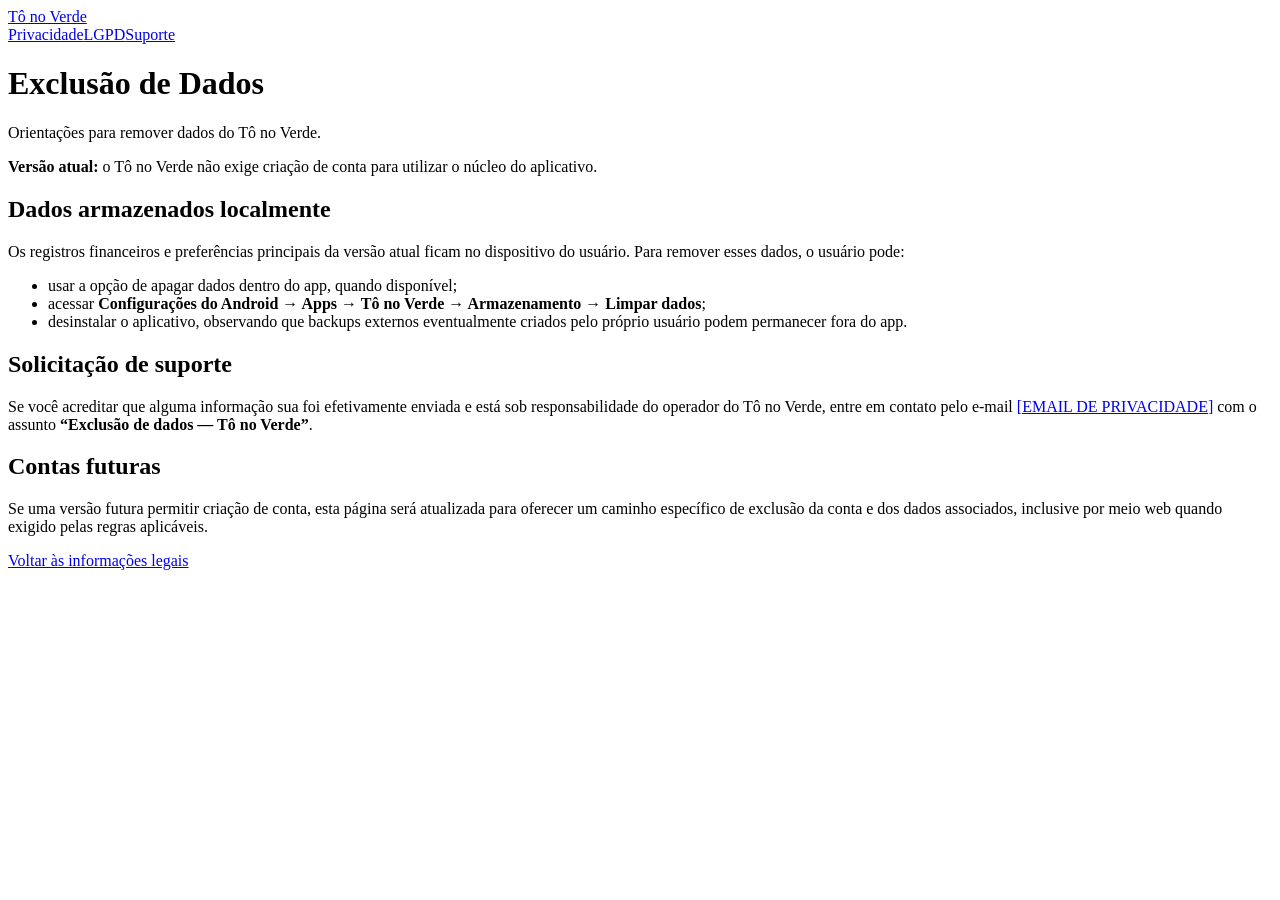
==== exclusao-de-dados.html @ a448aa9e "Adicionar exclusao-de-dados.html" ====
<!doctype html><html lang="pt-BR"><head><meta charset="utf-8"><meta name="viewport" content="width=device-width,initial-scale=1"><title>Exclusão de Dados — Tô no Verde</title><link rel="stylesheet" href="style.css"></head><body><div class="wrap"><div class="top"><a class="brand" href="./">Tô no Verde</a><div class="nav"><a href="privacidade.html">Privacidade</a><a href="lgpd.html">LGPD</a><a href="suporte.html">Suporte</a></div></div><main class="card"><h1>Exclusão de Dados</h1><p class="muted">Orientações para remover dados do Tô no Verde.</p><div class="ok"><strong>Versão atual:</strong> o Tô no Verde não exige criação de conta para utilizar o núcleo do aplicativo.</div><h2>Dados armazenados localmente</h2><p>Os registros financeiros e preferências principais da versão atual ficam no dispositivo do usuário. Para remover esses dados, o usuário pode:</p><ul><li>usar a opção de apagar dados dentro do app, quando disponível;</li><li>acessar <strong>Configurações do Android → Apps → Tô no Verde → Armazenamento → Limpar dados</strong>;</li><li>desinstalar o aplicativo, observando que backups externos eventualmente criados pelo próprio usuário podem permanecer fora do app.</li></ul><h2>Solicitação de suporte</h2><p>Se você acreditar que alguma informação sua foi efetivamente enviada e está sob responsabilidade do operador do Tô no Verde, entre em contato pelo e-mail <a href="mailto:[EMAIL DE PRIVACIDADE]">[EMAIL DE PRIVACIDADE]</a> com o assunto <strong>“Exclusão de dados — Tô no Verde”</strong>.</p><h2>Contas futuras</h2><p>Se uma versão futura permitir criação de conta, esta página será atualizada para oferecer um caminho específico de exclusão da conta e dos dados associados, inclusive por meio web quando exigido pelas regras aplicáveis.</p><p class="footer"><a href="./">Voltar às informações legais</a></p></main></div></body></html>
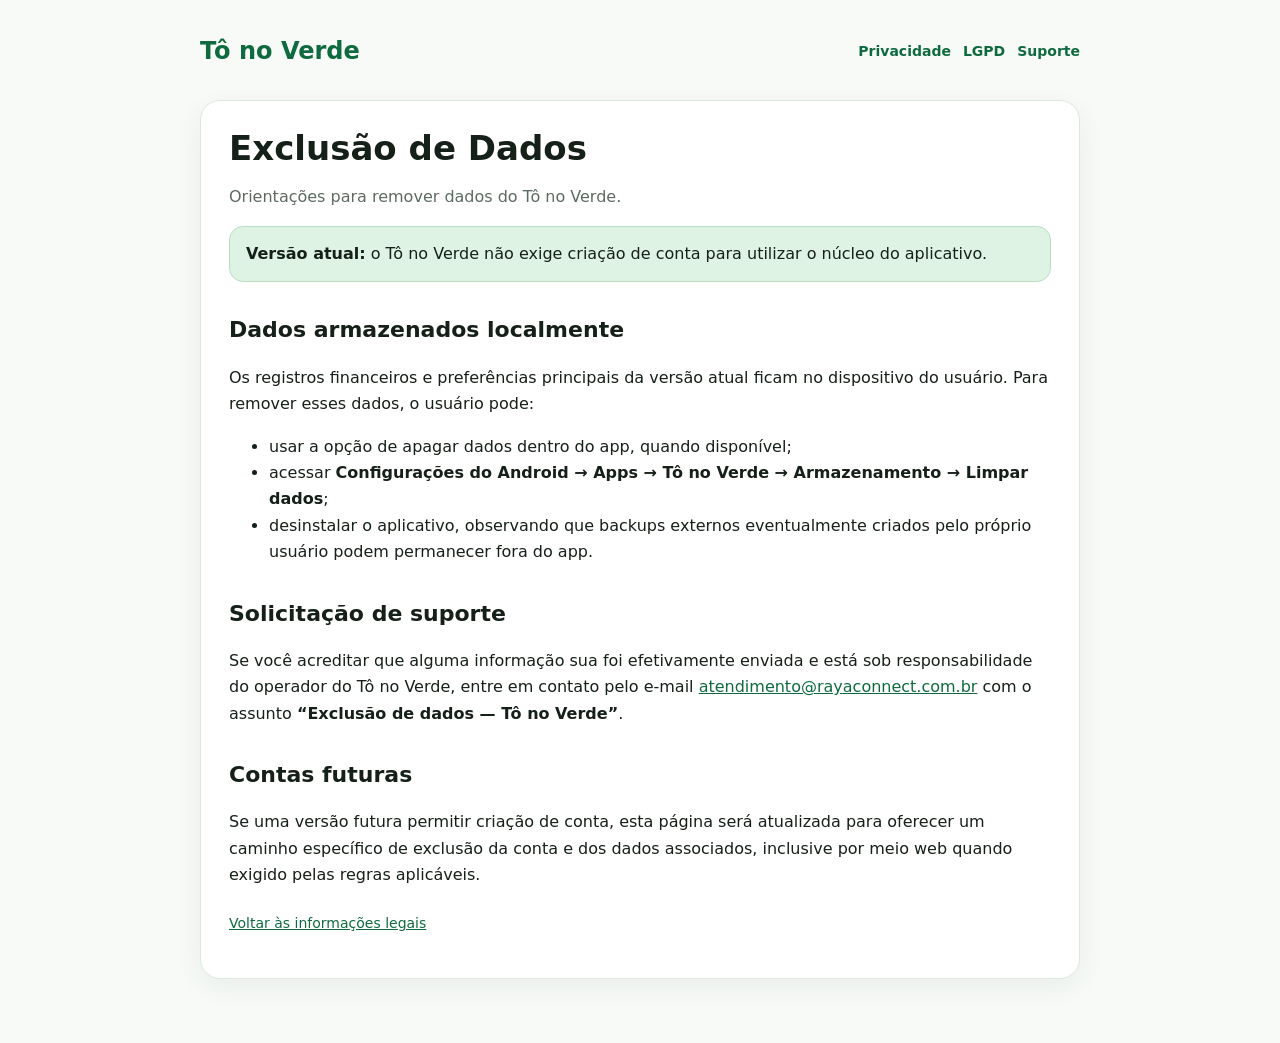
==== commit 3c921c66: "Atualizar dados legais em exclusao-de-dados.html" ====
--- a/exclusao-de-dados.html
+++ b/exclusao-de-dados.html
@@ -1 +1 @@
-<!doctype html><html lang="pt-BR"><head><meta charset="utf-8"><meta name="viewport" content="width=device-width,initial-scale=1"><title>Exclusão de Dados — Tô no Verde</title><link rel="stylesheet" href="style.css"></head><body><div class="wrap"><div class="top"><a class="brand" href="./">Tô no Verde</a><div class="nav"><a href="privacidade.html">Privacidade</a><a href="lgpd.html">LGPD</a><a href="suporte.html">Suporte</a></div></div><main class="card"><h1>Exclusão de Dados</h1><p class="muted">Orientações para remover dados do Tô no Verde.</p><div class="ok"><strong>Versão atual:</strong> o Tô no Verde não exige criação de conta para utilizar o núcleo do aplicativo.</div><h2>Dados armazenados localmente</h2><p>Os registros financeiros e preferências principais da versão atual ficam no dispositivo do usuário. Para remover esses dados, o usuário pode:</p><ul><li>usar a opção de apagar dados dentro do app, quando disponível;</li><li>acessar <strong>Configurações do Android → Apps → Tô no Verde → Armazenamento → Limpar dados</strong>;</li><li>desinstalar o aplicativo, observando que backups externos eventualmente criados pelo próprio usuário podem permanecer fora do app.</li></ul><h2>Solicitação de suporte</h2><p>Se você acreditar que alguma informação sua foi efetivamente enviada e está sob responsabilidade do operador do Tô no Verde, entre em contato pelo e-mail <a href="mailto:[EMAIL DE PRIVACIDADE]">[EMAIL DE PRIVACIDADE]</a> com o assunto <strong>“Exclusão de dados — Tô no Verde”</strong>.</p><h2>Contas futuras</h2><p>Se uma versão futura permitir criação de conta, esta página será atualizada para oferecer um caminho específico de exclusão da conta e dos dados associados, inclusive por meio web quando exigido pelas regras aplicáveis.</p><p class="footer"><a href="./">Voltar às informações legais</a></p></main></div></body></html>+<!doctype html><html lang="pt-BR"><head><meta charset="utf-8"><meta name="viewport" content="width=device-width,initial-scale=1"><title>Exclusão de Dados — Tô no Verde</title><link rel="stylesheet" href="style.css"></head><body><div class="wrap"><div class="top"><a class="brand" href="./">Tô no Verde</a><div class="nav"><a href="privacidade.html">Privacidade</a><a href="lgpd.html">LGPD</a><a href="suporte.html">Suporte</a></div></div><main class="card"><h1>Exclusão de Dados</h1><p class="muted">Orientações para remover dados do Tô no Verde.</p><div class="ok"><strong>Versão atual:</strong> o Tô no Verde não exige criação de conta para utilizar o núcleo do aplicativo.</div><h2>Dados armazenados localmente</h2><p>Os registros financeiros e preferências principais da versão atual ficam no dispositivo do usuário. Para remover esses dados, o usuário pode:</p><ul><li>usar a opção de apagar dados dentro do app, quando disponível;</li><li>acessar <strong>Configurações do Android → Apps → Tô no Verde → Armazenamento → Limpar dados</strong>;</li><li>desinstalar o aplicativo, observando que backups externos eventualmente criados pelo próprio usuário podem permanecer fora do app.</li></ul><h2>Solicitação de suporte</h2><p>Se você acreditar que alguma informação sua foi efetivamente enviada e está sob responsabilidade do operador do Tô no Verde, entre em contato pelo e-mail <a href="mailto:atendimento@rayaconnect.com.br">atendimento@rayaconnect.com.br</a> com o assunto <strong>“Exclusão de dados — Tô no Verde”</strong>.</p><h2>Contas futuras</h2><p>Se uma versão futura permitir criação de conta, esta página será atualizada para oferecer um caminho específico de exclusão da conta e dos dados associados, inclusive por meio web quando exigido pelas regras aplicáveis.</p><p class="footer"><a href="./">Voltar às informações legais</a></p></main></div></body></html>
--- a/style.css
+++ b/style.css
@@ -0,0 +1 @@
+:root{--bg:#f7faf7;--card:#fff;--text:#152018;--muted:#5c6b61;--green:#0f6b3f;--green2:#dff3e5;--border:#dfe7e1;--warn:#fff7dc}*{box-sizing:border-box}body{margin:0;font-family:Inter,system-ui,-apple-system,BlinkMacSystemFont,"Segoe UI",Roboto,Arial,sans-serif;background:var(--bg);color:var(--text);line-height:1.65}.wrap{max-width:920px;margin:0 auto;padding:32px 20px 64px}.top{display:flex;justify-content:space-between;gap:20px;align-items:center;margin-bottom:28px}.brand{font-weight:800;font-size:24px;color:var(--green);text-decoration:none}.nav{display:flex;flex-wrap:wrap;gap:12px}.nav a{color:var(--green);text-decoration:none;font-weight:600;font-size:14px}.card{background:var(--card);border:1px solid var(--border);border-radius:20px;padding:28px;box-shadow:0 8px 28px rgba(23,53,34,.06)}h1{font-size:34px;line-height:1.15;margin:0 0 10px}h2{font-size:22px;margin:30px 0 8px}h3{font-size:18px;margin:22px 0 6px}p,li{font-size:16px}.muted{color:var(--muted)}.notice{background:var(--warn);border:1px solid #ead99e;padding:14px 16px;border-radius:14px}.ok{background:var(--green2);border:1px solid #b8dfc4;padding:14px 16px;border-radius:14px}a{color:var(--green)}code{background:#eef2ef;padding:2px 6px;border-radius:6px}.footer{margin-top:24px;color:var(--muted);font-size:14px}.grid{display:grid;grid-template-columns:repeat(auto-fit,minmax(220px,1fr));gap:14px}.linkcard{display:block;background:#fff;border:1px solid var(--border);border-radius:16px;padding:18px;text-decoration:none;color:var(--text)}.linkcard strong{display:block;color:var(--green);margin-bottom:4px}@media(max-width:640px){.top{align-items:flex-start;flex-direction:column}.card{padding:20px}h1{font-size:29px}}
